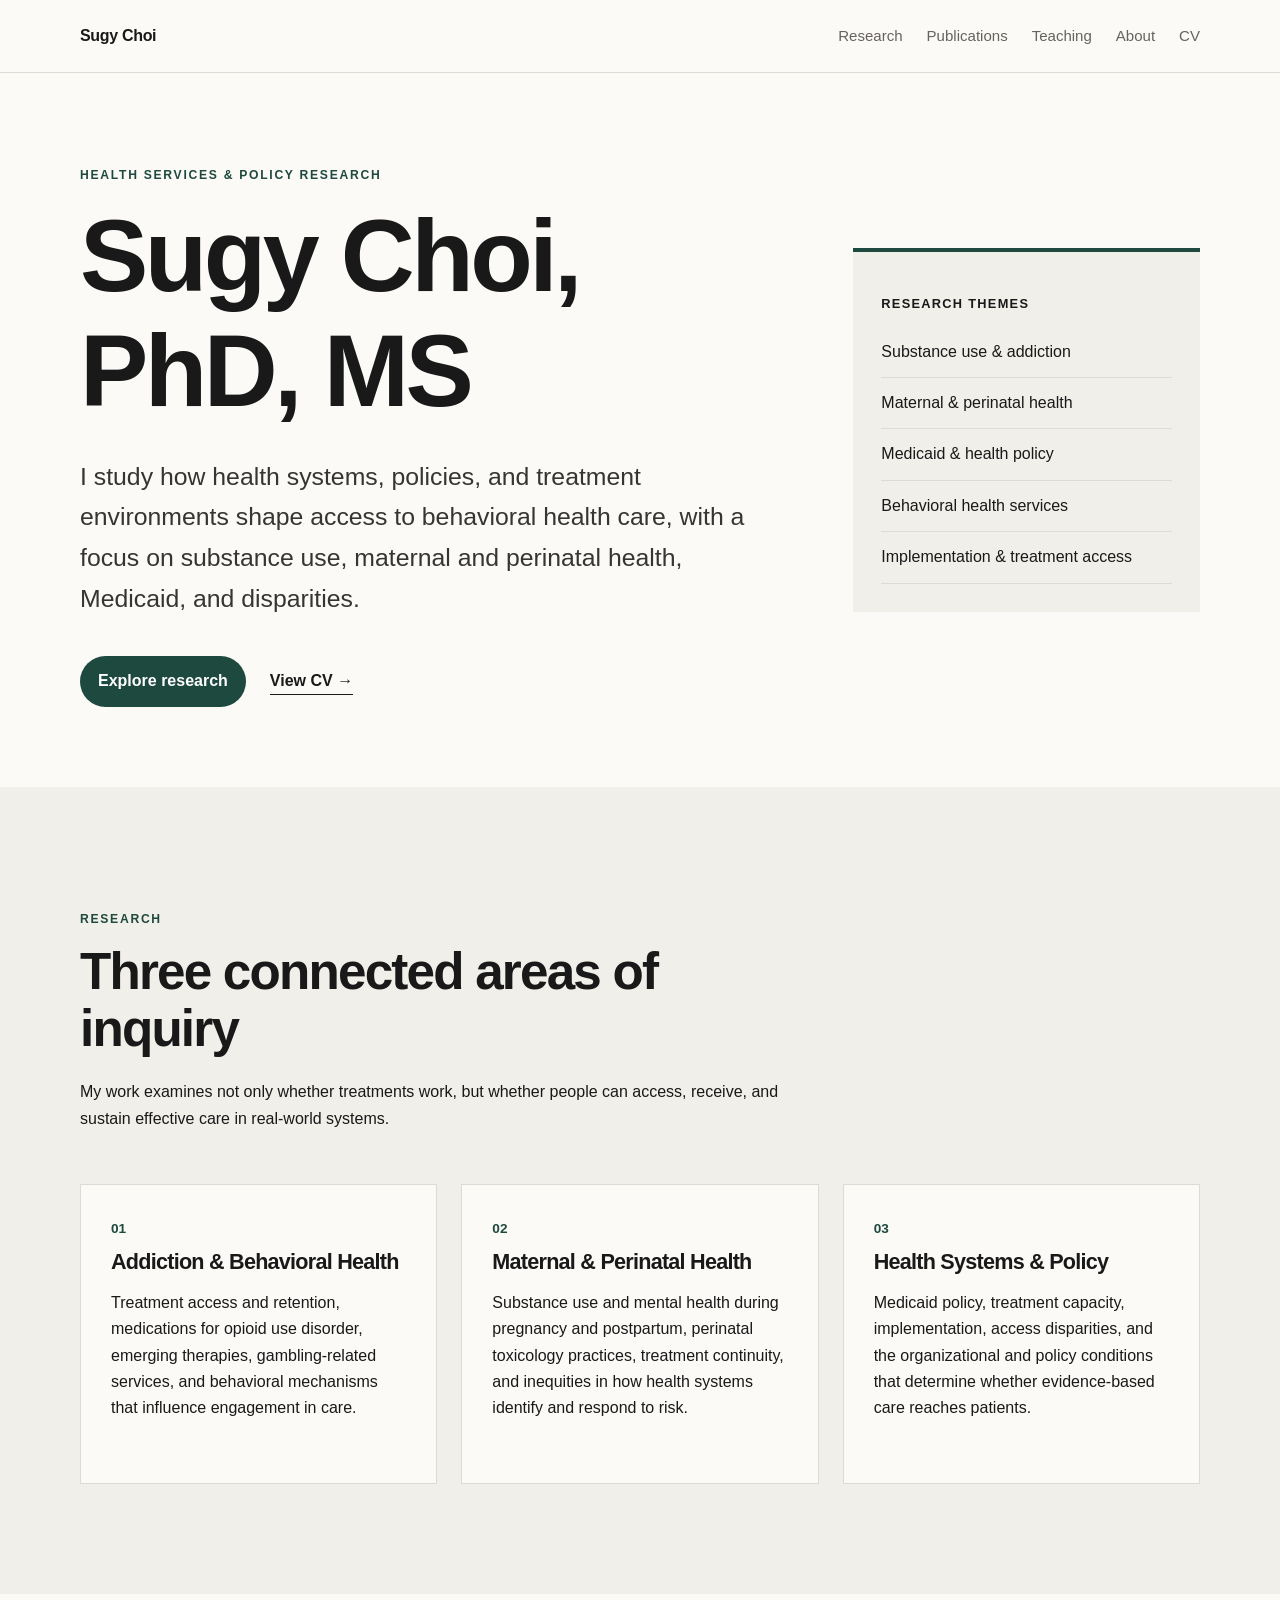
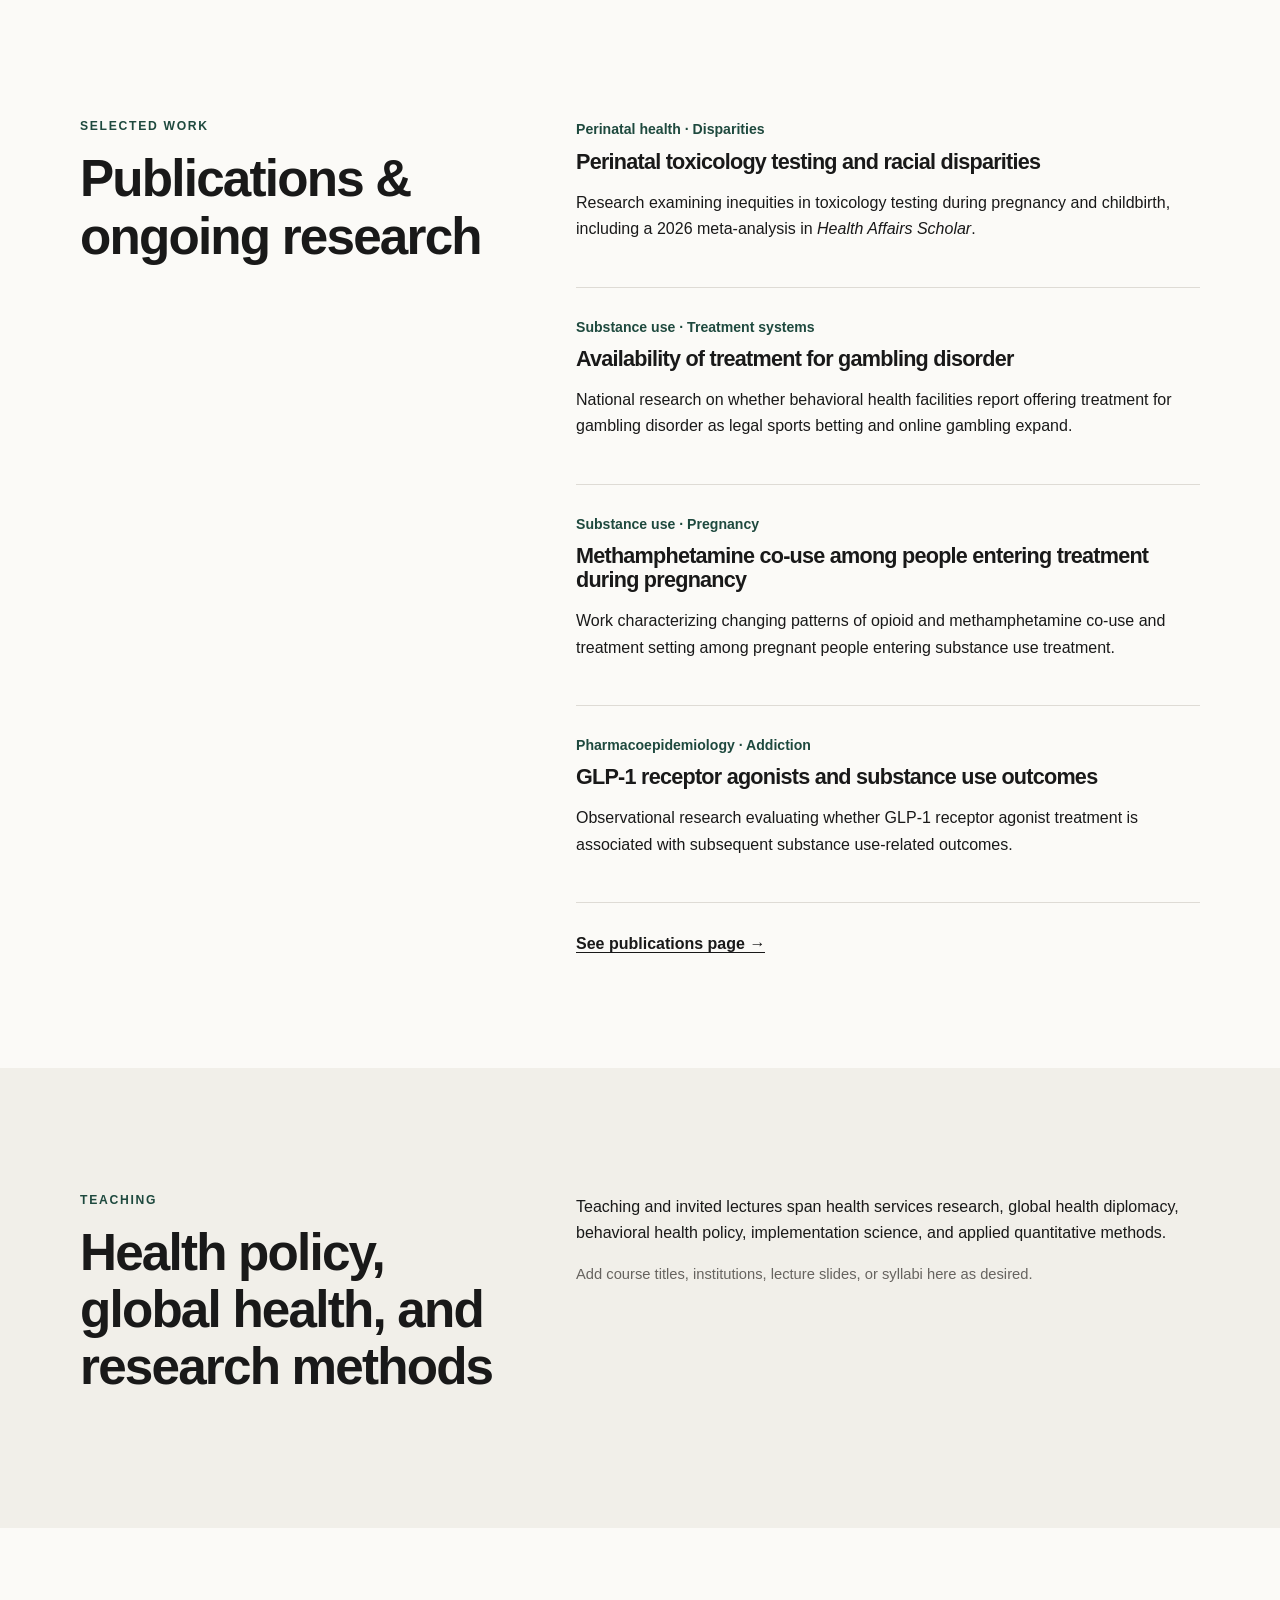
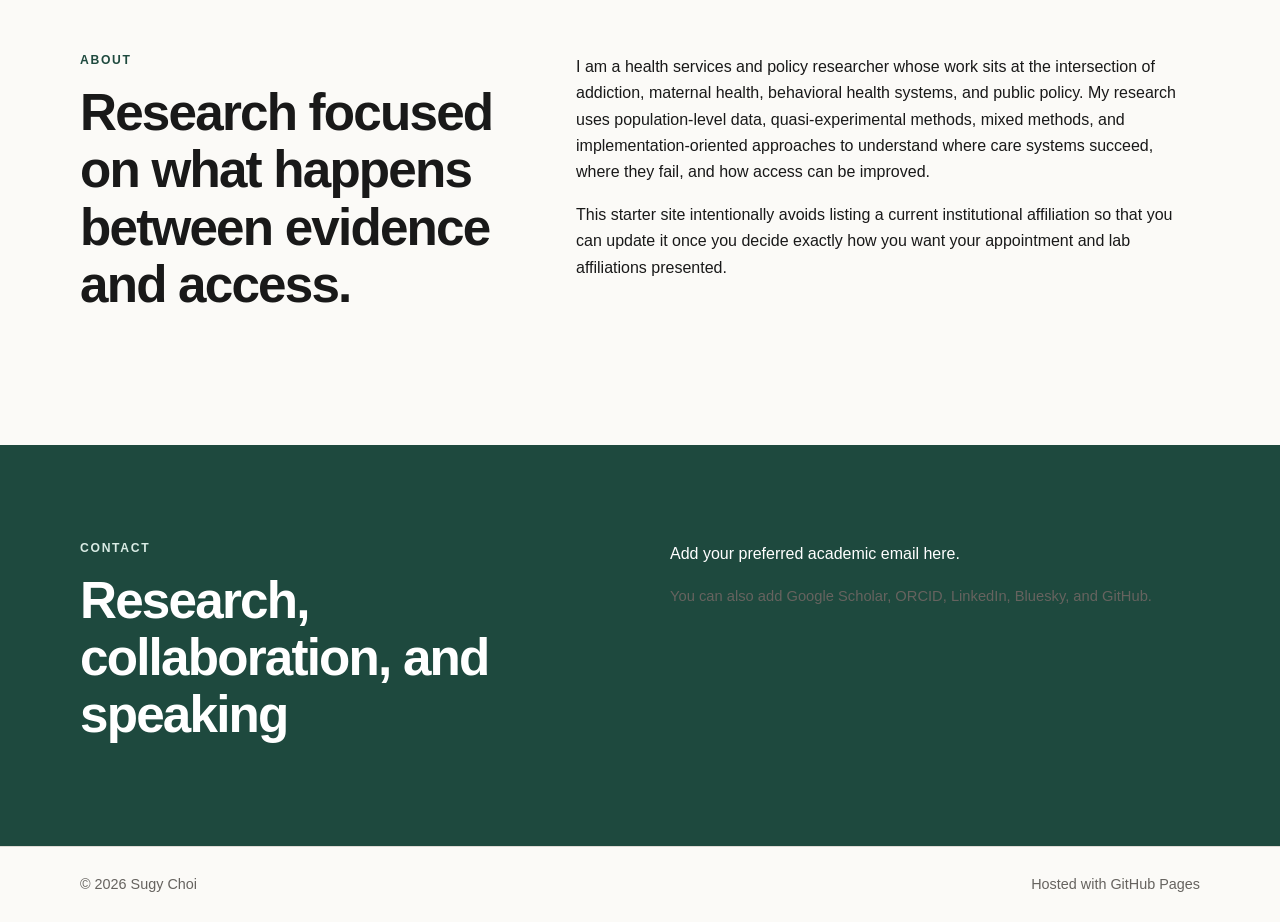
==== index.html @ ce74c1b1 "Add files via upload" ====
<!DOCTYPE html>
<html lang="en">
<head>
  <meta charset="UTF-8" />
  <meta name="viewport" content="width=device-width, initial-scale=1.0" />
  <meta name="description" content="Academic website of Sugy Choi, PhD, MS — health services and policy researcher studying behavioral health, substance use, maternal and perinatal health, Medicaid, and health care access." />
  <title>Sugy Choi, PhD, MS</title>
  <link rel="stylesheet" href="assets/style.css" />
</head>
<body>
  <header class="site-header">
    <div class="container nav-wrap">
      <a class="brand" href="#top">Sugy Choi</a>
      <nav>
        <a href="#research">Research</a>
        <a href="#publications">Publications</a>
        <a href="#teaching">Teaching</a>
        <a href="#about">About</a>
        <a href="cv.html">CV</a>
      </nav>
    </div>
  </header>

  <main id="top">
    <section class="hero container">
      <div class="hero-copy">
        <p class="eyebrow">Health Services & Policy Research</p>
        <h1>Sugy Choi, PhD, MS</h1>
        <p class="lede">
          I study how health systems, policies, and treatment environments shape access to
          behavioral health care, with a focus on substance use, maternal and perinatal health,
          Medicaid, and disparities.
        </p>
        <div class="hero-links">
          <a class="button" href="#research">Explore research</a>
          <a class="text-link" href="cv.html">View CV →</a>
        </div>
      </div>
      <aside class="hero-card">
        <p class="label">Research themes</p>
        <ul>
          <li>Substance use & addiction</li>
          <li>Maternal & perinatal health</li>
          <li>Medicaid & health policy</li>
          <li>Behavioral health services</li>
          <li>Implementation & treatment access</li>
        </ul>
      </aside>
    </section>

    <section id="research" class="section section-alt">
      <div class="container">
        <div class="section-heading">
          <p class="eyebrow">Research</p>
          <h2>Three connected areas of inquiry</h2>
          <p>
            My work examines not only whether treatments work, but whether people can access,
            receive, and sustain effective care in real-world systems.
          </p>
        </div>

        <div class="cards">
          <article class="card">
            <span class="number">01</span>
            <h3>Addiction & Behavioral Health</h3>
            <p>
              Treatment access and retention, medications for opioid use disorder, emerging
              therapies, gambling-related services, and behavioral mechanisms that influence
              engagement in care.
            </p>
          </article>

          <article class="card">
            <span class="number">02</span>
            <h3>Maternal & Perinatal Health</h3>
            <p>
              Substance use and mental health during pregnancy and postpartum, perinatal
              toxicology practices, treatment continuity, and inequities in how health systems
              identify and respond to risk.
            </p>
          </article>

          <article class="card">
            <span class="number">03</span>
            <h3>Health Systems & Policy</h3>
            <p>
              Medicaid policy, treatment capacity, implementation, access disparities, and the
              organizational and policy conditions that determine whether evidence-based care
              reaches patients.
            </p>
          </article>
        </div>
      </div>
    </section>

    <section id="publications" class="section">
      <div class="container two-col">
        <div>
          <p class="eyebrow">Selected work</p>
          <h2>Publications & ongoing research</h2>
        </div>

        <div class="publication-list">
          <article>
            <p class="pub-meta">Perinatal health · Disparities</p>
            <h3>Perinatal toxicology testing and racial disparities</h3>
            <p>
              Research examining inequities in toxicology testing during pregnancy and childbirth,
              including a 2026 meta-analysis in <em>Health Affairs Scholar</em>.
            </p>
          </article>

          <article>
            <p class="pub-meta">Substance use · Treatment systems</p>
            <h3>Availability of treatment for gambling disorder</h3>
            <p>
              National research on whether behavioral health facilities report offering treatment
              for gambling disorder as legal sports betting and online gambling expand.
            </p>
          </article>

          <article>
            <p class="pub-meta">Substance use · Pregnancy</p>
            <h3>Methamphetamine co-use among people entering treatment during pregnancy</h3>
            <p>
              Work characterizing changing patterns of opioid and methamphetamine co-use and
              treatment setting among pregnant people entering substance use treatment.
            </p>
          </article>

          <article>
            <p class="pub-meta">Pharmacoepidemiology · Addiction</p>
            <h3>GLP-1 receptor agonists and substance use outcomes</h3>
            <p>
              Observational research evaluating whether GLP-1 receptor agonist treatment is
              associated with subsequent substance use-related outcomes.
            </p>
          </article>

          <a class="text-link" href="publications.html">See publications page →</a>
        </div>
      </div>
    </section>

    <section id="teaching" class="section section-alt">
      <div class="container two-col">
        <div>
          <p class="eyebrow">Teaching</p>
          <h2>Health policy, global health, and research methods</h2>
        </div>
        <div>
          <p>
            Teaching and invited lectures span health services research, global health diplomacy,
            behavioral health policy, implementation science, and applied quantitative methods.
          </p>
          <p class="small-note">
            Add course titles, institutions, lecture slides, or syllabi here as desired.
          </p>
        </div>
      </div>
    </section>

    <section id="about" class="section">
      <div class="container two-col">
        <div>
          <p class="eyebrow">About</p>
          <h2>Research focused on what happens between evidence and access.</h2>
        </div>
        <div>
          <p>
            I am a health services and policy researcher whose work sits at the intersection of
            addiction, maternal health, behavioral health systems, and public policy. My research
            uses population-level data, quasi-experimental methods, mixed methods, and
            implementation-oriented approaches to understand where care systems succeed, where
            they fail, and how access can be improved.
          </p>
          <p>
            This starter site intentionally avoids listing a current institutional affiliation so
            that you can update it once you decide exactly how you want your appointment and lab
            affiliations presented.
          </p>
        </div>
      </div>
    </section>

    <section class="contact-strip">
      <div class="container contact-inner">
        <div>
          <p class="eyebrow">Contact</p>
          <h2>Research, collaboration, and speaking</h2>
        </div>
        <div>
          <p>Add your preferred academic email here.</p>
          <p class="small-note">You can also add Google Scholar, ORCID, LinkedIn, Bluesky, and GitHub.</p>
        </div>
      </div>
    </section>
  </main>

  <footer>
    <div class="container footer-inner">
      <span>© <span id="year"></span> Sugy Choi</span>
      <span>Hosted with GitHub Pages</span>
    </div>
  </footer>

  <script>
    document.getElementById("year").textContent = new Date().getFullYear();
  </script>
</body>
</html>
---- assets/style.css ----
:root {
  --bg: #fbfaf7;
  --text: #191919;
  --muted: #66635f;
  --line: #dedbd5;
  --panel: #f1efe9;
  --accent: #1e493e;
  --max: 1120px;
}

* { box-sizing: border-box; }

html { scroll-behavior: smooth; }

body {
  margin: 0;
  font-family: Inter, ui-sans-serif, -apple-system, BlinkMacSystemFont, "Segoe UI", sans-serif;
  color: var(--text);
  background: var(--bg);
  line-height: 1.65;
}

a { color: inherit; }

.container {
  width: min(calc(100% - 40px), var(--max));
  margin: 0 auto;
}

.site-header {
  position: sticky;
  top: 0;
  z-index: 20;
  background: rgba(251, 250, 247, 0.94);
  backdrop-filter: blur(12px);
  border-bottom: 1px solid var(--line);
}

.nav-wrap {
  min-height: 72px;
  display: flex;
  align-items: center;
  justify-content: space-between;
  gap: 30px;
}

.brand {
  font-weight: 750;
  text-decoration: none;
  letter-spacing: -0.02em;
}

nav {
  display: flex;
  gap: 24px;
  flex-wrap: wrap;
}

nav a {
  text-decoration: none;
  font-size: 0.94rem;
  color: var(--muted);
}

nav a:hover { color: var(--text); }

.hero {
  min-height: 72vh;
  display: grid;
  grid-template-columns: 1.5fr 0.75fr;
  gap: 80px;
  align-items: center;
  padding-top: 80px;
  padding-bottom: 80px;
}

.eyebrow {
  text-transform: uppercase;
  font-size: 0.76rem;
  letter-spacing: 0.14em;
  font-weight: 750;
  color: var(--accent);
  margin-bottom: 14px;
}

h1, h2, h3 {
  line-height: 1.12;
  letter-spacing: -0.035em;
}

h1 {
  font-size: clamp(3.2rem, 8vw, 6.8rem);
  margin: 0 0 28px;
  max-width: 900px;
}

h2 {
  font-size: clamp(2rem, 4vw, 3.5rem);
  margin: 0 0 22px;
}

h3 {
  font-size: 1.35rem;
  margin: 8px 0 14px;
}

.lede {
  font-size: clamp(1.15rem, 2vw, 1.55rem);
  color: #373532;
  max-width: 800px;
}

.narrow { max-width: 720px; }

.hero-links {
  margin-top: 36px;
  display: flex;
  align-items: center;
  gap: 24px;
  flex-wrap: wrap;
}

.button {
  display: inline-block;
  text-decoration: none;
  background: var(--accent);
  color: white;
  padding: 12px 18px;
  border-radius: 999px;
  font-weight: 700;
}

.text-link {
  font-weight: 700;
  text-decoration: none;
  border-bottom: 1px solid currentColor;
}

.hero-card {
  border-top: 4px solid var(--accent);
  background: var(--panel);
  padding: 28px;
}

.hero-card ul {
  list-style: none;
  padding: 0;
  margin: 10px 0 0;
}

.hero-card li {
  padding: 12px 0;
  border-bottom: 1px solid var(--line);
}

.label {
  font-size: 0.8rem;
  text-transform: uppercase;
  letter-spacing: 0.1em;
  font-weight: 750;
}

.section {
  padding: 110px 0;
}

.section-alt {
  background: var(--panel);
}

.section-heading {
  max-width: 720px;
  margin-bottom: 52px;
}

.cards {
  display: grid;
  grid-template-columns: repeat(3, 1fr);
  gap: 24px;
}

.card {
  background: var(--bg);
  border: 1px solid var(--line);
  padding: 30px;
  min-height: 300px;
}

.number {
  color: var(--accent);
  font-weight: 800;
  font-size: 0.85rem;
}

.two-col {
  display: grid;
  grid-template-columns: 0.8fr 1.2fr;
  gap: 80px;
}

.publication-list article {
  padding: 0 0 28px;
  margin-bottom: 28px;
  border-bottom: 1px solid var(--line);
}

.publication-list.full {
  margin-top: 60px;
}

.pub-meta {
  color: var(--accent);
  font-weight: 700;
  font-size: 0.88rem;
  margin-bottom: 5px;
}

.small-note {
  color: var(--muted);
  font-size: 0.92rem;
}

.contact-strip {
  background: var(--accent);
  color: white;
  padding: 80px 0;
}

.contact-strip .eyebrow { color: #d9ebe4; }

.contact-inner {
  display: grid;
  grid-template-columns: 1fr 1fr;
  gap: 60px;
}

footer {
  padding: 26px 0;
  border-top: 1px solid var(--line);
}

.footer-inner {
  display: flex;
  justify-content: space-between;
  gap: 20px;
  color: var(--muted);
  font-size: 0.9rem;
}

.page {
  padding-top: 100px;
  padding-bottom: 100px;
  min-height: 70vh;
}

.page h1 {
  font-size: clamp(3rem, 8vw, 6rem);
}

.note-box {
  margin-top: 36px;
  padding: 22px;
  border: 1px solid var(--line);
  background: var(--panel);
}

code {
  font-family: ui-monospace, SFMono-Regular, Menlo, monospace;
  font-size: 0.95em;
}

@media (max-width: 820px) {
  .nav-wrap { align-items: flex-start; padding: 18px 0; }
  nav { gap: 12px 18px; justify-content: flex-end; }
  .hero, .two-col, .contact-inner { grid-template-columns: 1fr; gap: 40px; }
  .hero { padding-top: 60px; }
  .cards { grid-template-columns: 1fr; }
  .section { padding: 80px 0; }
}

@media (max-width: 560px) {
  .nav-wrap { display: block; }
  nav { margin-top: 12px; }
  h1 { font-size: 3.4rem; }
  .footer-inner { display: block; }
}
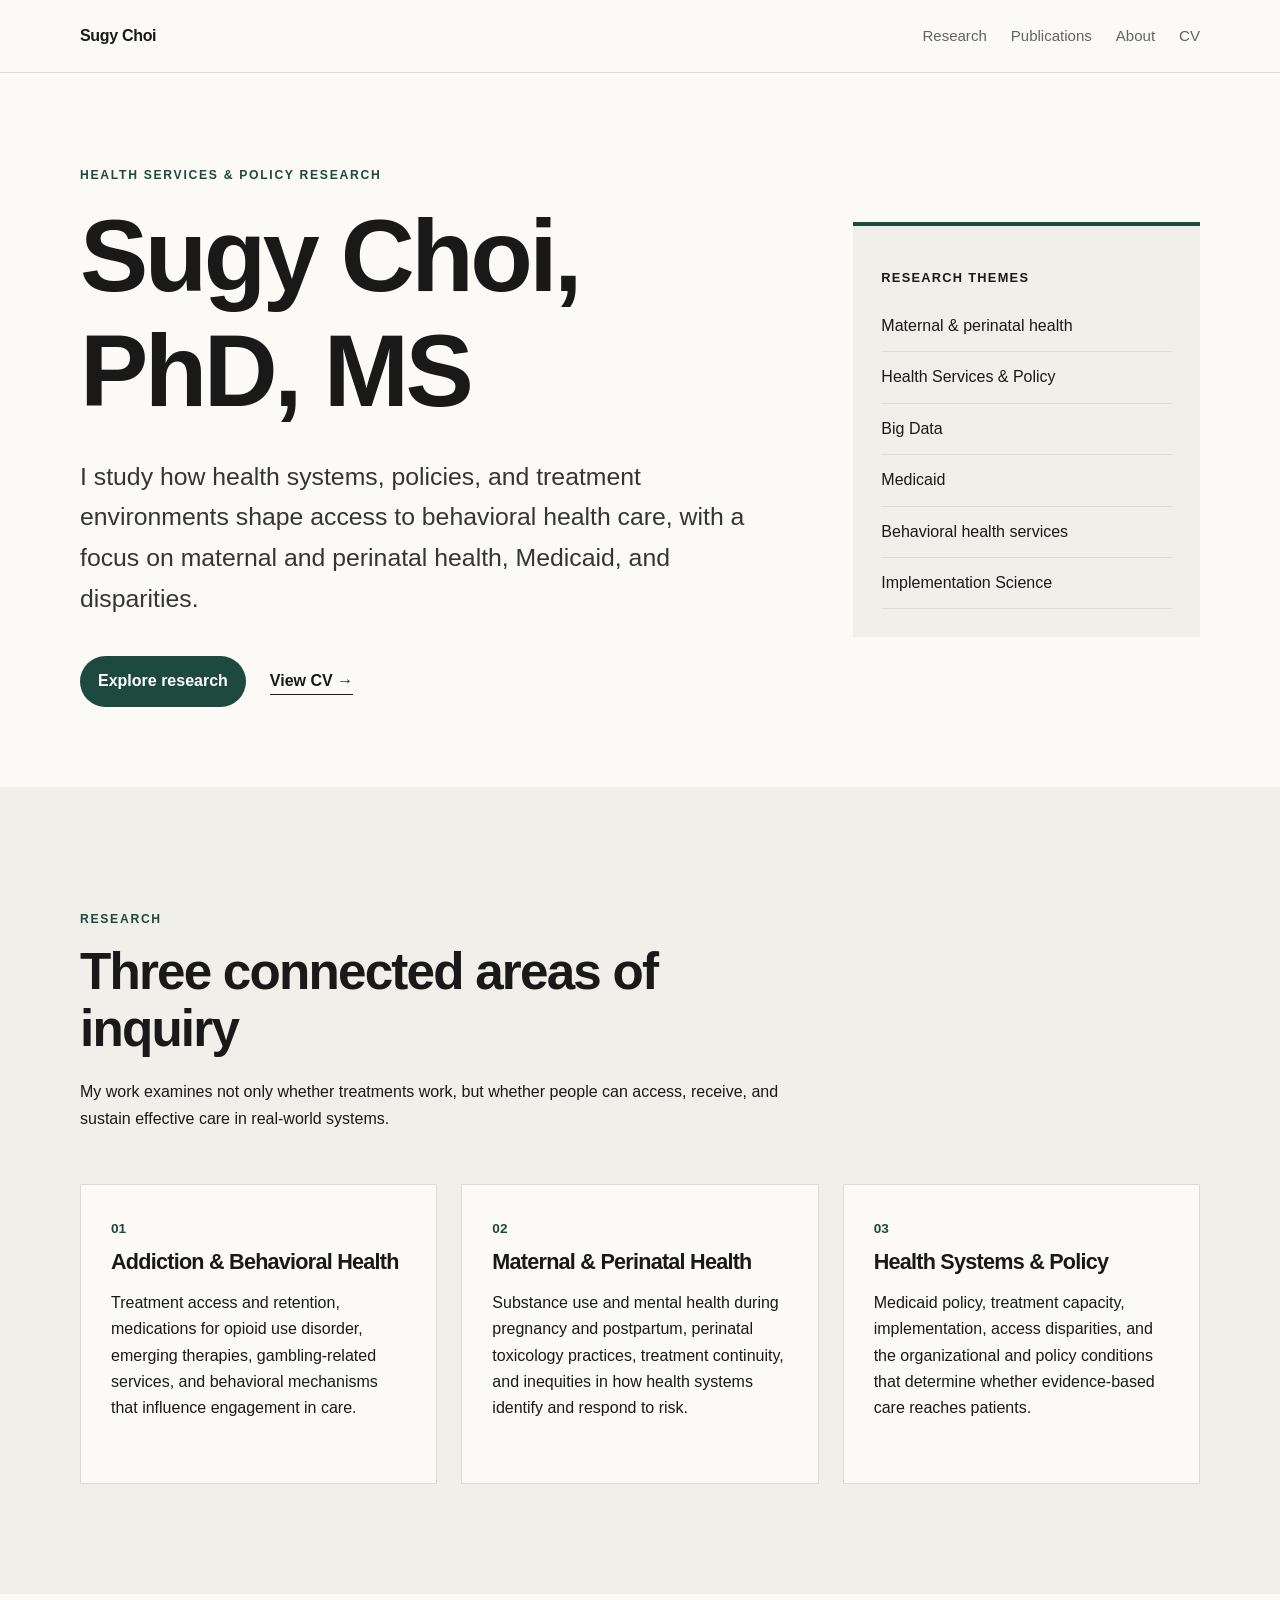
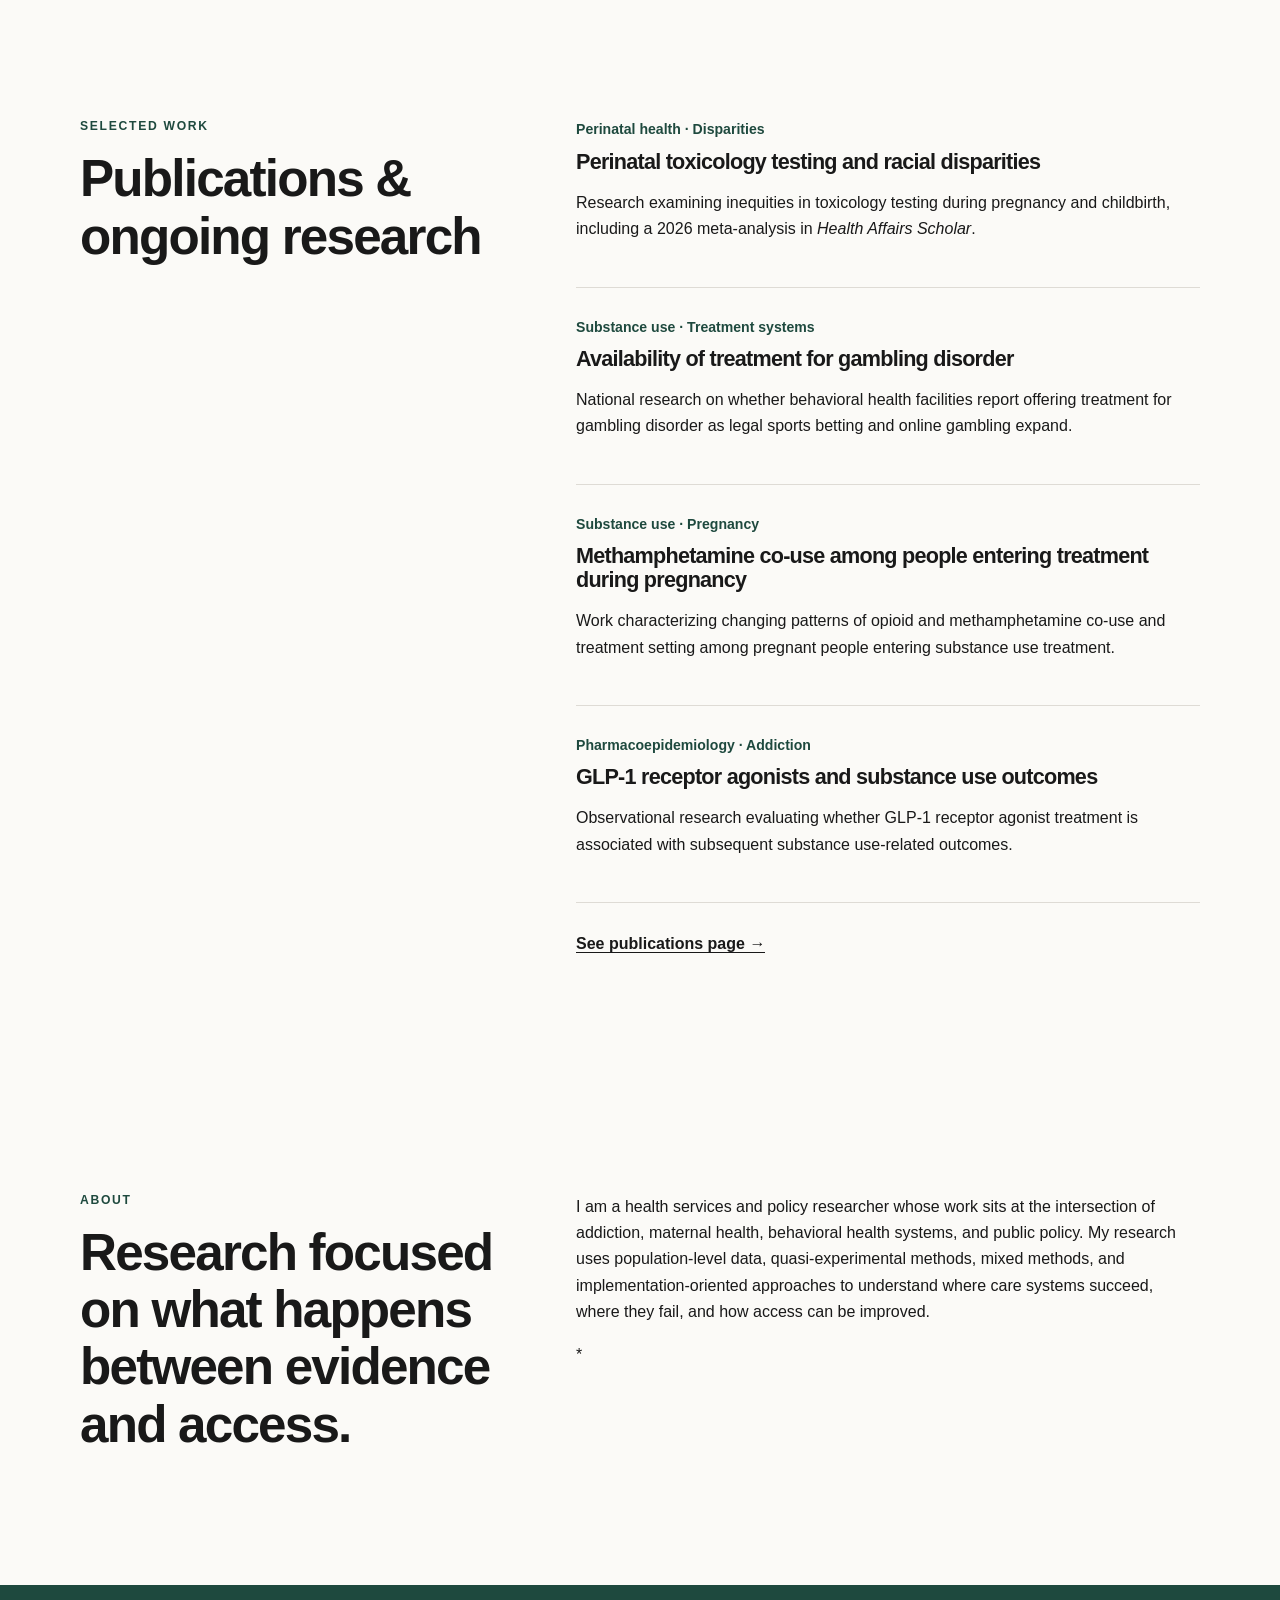
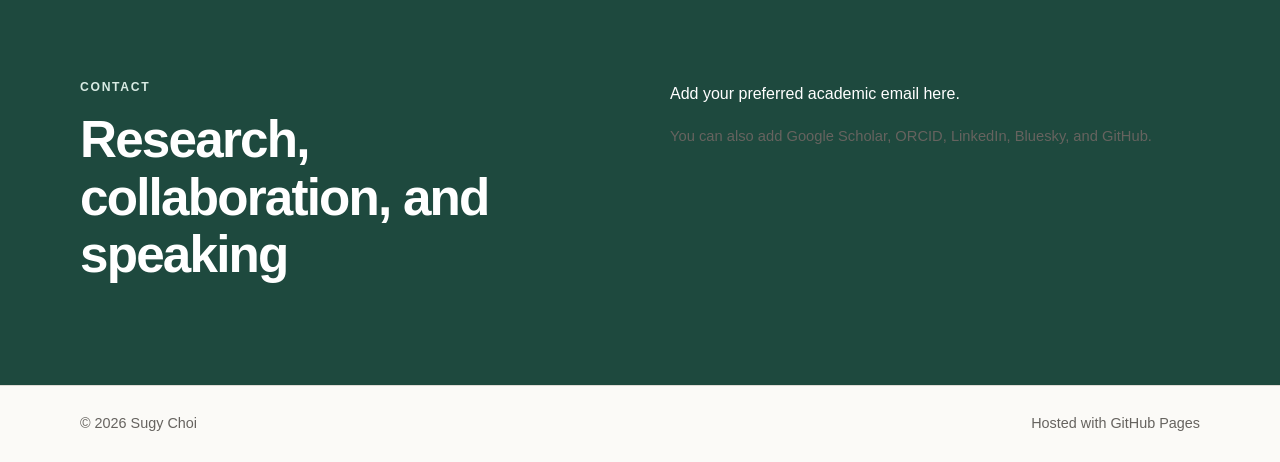
==== commit 5d4106c3: "Update index.html" ====
--- a/index.html
+++ b/index.html
@@ -14,7 +14,6 @@
       <nav>
         <a href="#research">Research</a>
         <a href="#publications">Publications</a>
-        <a href="#teaching">Teaching</a>
         <a href="#about">About</a>
         <a href="cv.html">CV</a>
       </nav>
@@ -28,7 +27,7 @@
         <h1>Sugy Choi, PhD, MS</h1>
         <p class="lede">
           I study how health systems, policies, and treatment environments shape access to
-          behavioral health care, with a focus on substance use, maternal and perinatal health,
+          behavioral health care, with a focus on maternal and perinatal health,
           Medicaid, and disparities.
         </p>
         <div class="hero-links">
@@ -39,11 +38,12 @@
       <aside class="hero-card">
         <p class="label">Research themes</p>
         <ul>
-          <li>Substance use & addiction</li>
           <li>Maternal & perinatal health</li>
-          <li>Medicaid & health policy</li>
+          <li>Health Services & Policy</li>
+          <li>Big Data</li>
+          <li>Medicaid</li>
           <li>Behavioral health services</li>
-          <li>Implementation & treatment access</li>
+          <li>Implementation Science</li>
         </ul>
       </aside>
     </section>
@@ -142,25 +142,7 @@
       </div>
     </section>
 
-    <section id="teaching" class="section section-alt">
-      <div class="container two-col">
-        <div>
-          <p class="eyebrow">Teaching</p>
-          <h2>Health policy, global health, and research methods</h2>
-        </div>
-        <div>
-          <p>
-            Teaching and invited lectures span health services research, global health diplomacy,
-            behavioral health policy, implementation science, and applied quantitative methods.
-          </p>
-          <p class="small-note">
-            Add course titles, institutions, lecture slides, or syllabi here as desired.
-          </p>
-        </div>
-      </div>
-    </section>
-
-    <section id="about" class="section">
+      <section id="about" class="section">
       <div class="container two-col">
         <div>
           <p class="eyebrow">About</p>
@@ -175,9 +157,7 @@
             they fail, and how access can be improved.
           </p>
           <p>
-            This starter site intentionally avoids listing a current institutional affiliation so
-            that you can update it once you decide exactly how you want your appointment and lab
-            affiliations presented.
+            *
           </p>
         </div>
       </div>
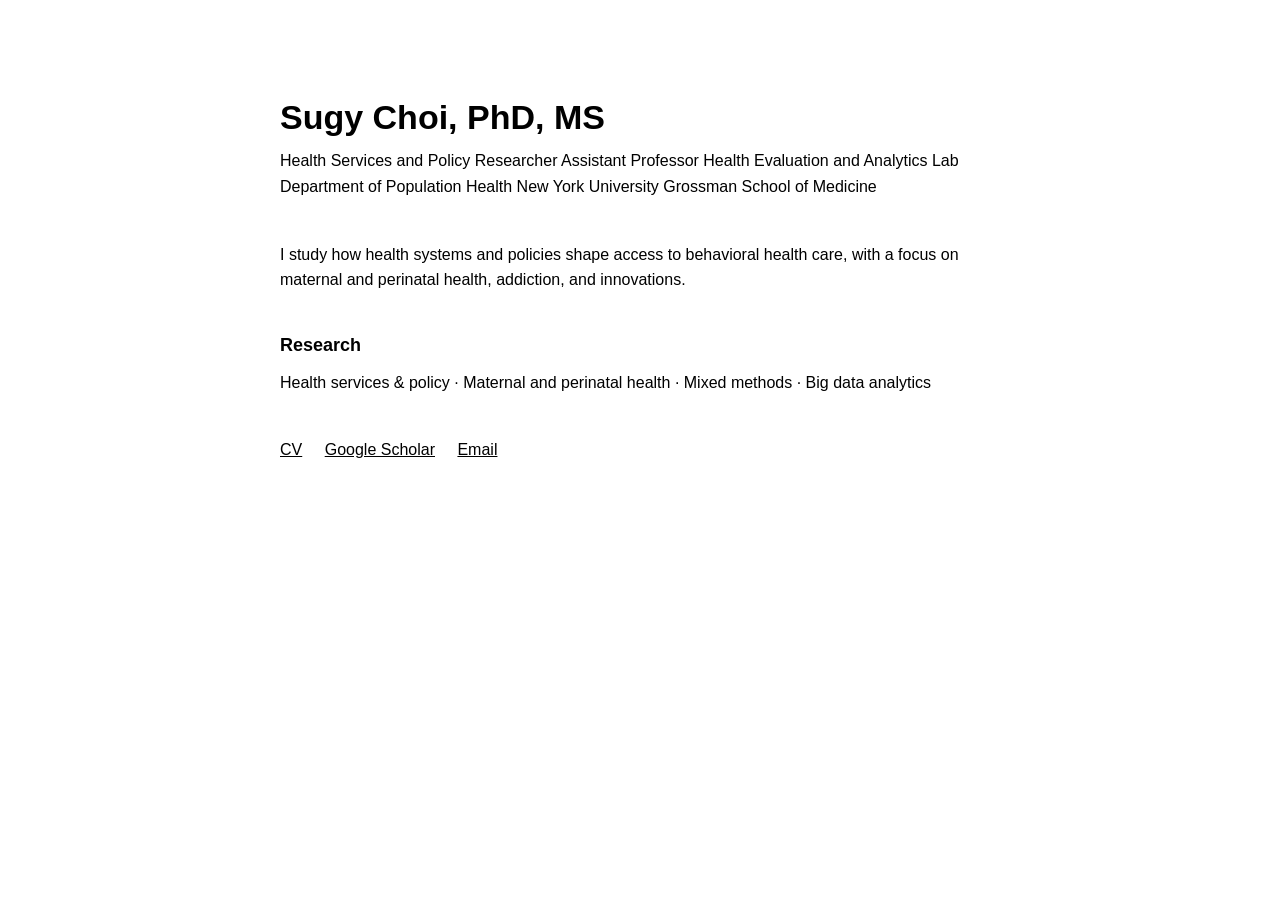
==== commit 6a9c3e9d: "Update index.html" ====
--- a/index.html
+++ b/index.html
@@ -1,191 +1,76 @@
-<!DOCTYPE html>
+<!doctype html>
 <html lang="en">
 <head>
-  <meta charset="UTF-8" />
-  <meta name="viewport" content="width=device-width, initial-scale=1.0" />
-  <meta name="description" content="Academic website of Sugy Choi, PhD, MS — health services and policy researcher studying behavioral health, substance use, maternal and perinatal health, Medicaid, and health care access." />
-  <title>Sugy Choi, PhD, MS</title>
-  <link rel="stylesheet" href="assets/style.css" />
+<meta charset="utf-8">
+<meta name="viewport" content="width=device-width,initial-scale=1">
+<title>Sugy Choi</title>
+<style>
+body{
+  margin:0;
+  background:#fff;
+  color:#000;
+  font-family:Arial,Helvetica,sans-serif;
+  font-size:16px;
+  line-height:1.6;
+}
+main{
+  max-width:720px;
+  margin:0 auto;
+  padding:90px 28px;
+}
+h1{
+  font-size:34px;
+  margin:0 0 4px;
+  font-weight:600;
+}
+.subtitle{
+  margin:0 0 42px;
+}
+h2{
+  font-size:18px;
+  margin:38px 0 10px;
+}
+p{
+  margin:0 0 16px;
+}
+a{
+  color:#000;
+  text-decoration:underline;
+}
+.links{
+  margin-top:42px;
+}
+.links a{
+  margin-right:18px;
+}
+</style>
 </head>
 <body>
-  <header class="site-header">
-    <div class="container nav-wrap">
-      <a class="brand" href="#top">Sugy Choi</a>
-      <nav>
-        <a href="#research">Research</a>
-        <a href="#publications">Publications</a>
-        <a href="#about">About</a>
-        <a href="cv.html">CV</a>
-      </nav>
-    </div>
-  </header>
+<main>
+  <h1>Sugy Choi, PhD, MS</h1>
+  <p class="subtitle">Health Services and Policy Researcher
+  Assistant Professor
+  Health Evaluation and Analytics Lab
+  Department of Population Health
+  New York University Grossman School of Medicine
+   </p>
 
-  <main id="top">
-    <section class="hero container">
-      <div class="hero-copy">
-        <p class="eyebrow">Health Services & Policy Research</p>
-        <h1>Sugy Choi, PhD, MS</h1>
-        <p class="lede">
-          I study how health systems, policies, and treatment environments shape access to
-          behavioral health care, with a focus on maternal and perinatal health,
-          Medicaid, and disparities.
-        </p>
-        <div class="hero-links">
-          <a class="button" href="#research">Explore research</a>
-          <a class="text-link" href="cv.html">View CV →</a>
-        </div>
-      </div>
-      <aside class="hero-card">
-        <p class="label">Research themes</p>
-        <ul>
-          <li>Maternal & perinatal health</li>
-          <li>Health Services & Policy</li>
-          <li>Big Data</li>
-          <li>Medicaid</li>
-          <li>Behavioral health services</li>
-          <li>Implementation Science</li>
-        </ul>
-      </aside>
-    </section>
+  <p>
+    I study how health systems and policies shape access to behavioral health care,
+    with a focus on maternal and perinatal health, addiction, and innovations.
+  </p>
 
-    <section id="research" class="section section-alt">
-      <div class="container">
-        <div class="section-heading">
-          <p class="eyebrow">Research</p>
-          <h2>Three connected areas of inquiry</h2>
-          <p>
-            My work examines not only whether treatments work, but whether people can access,
-            receive, and sustain effective care in real-world systems.
-          </p>
-        </div>
+  <h2>Research</h2>
+  <p>
+    Health services & policy · Maternal and perinatal health ·
+    Mixed methods · Big data analytics
+  </p>
 
-        <div class="cards">
-          <article class="card">
-            <span class="number">01</span>
-            <h3>Addiction & Behavioral Health</h3>
-            <p>
-              Treatment access and retention, medications for opioid use disorder, emerging
-              therapies, gambling-related services, and behavioral mechanisms that influence
-              engagement in care.
-            </p>
-          </article>
-
-          <article class="card">
-            <span class="number">02</span>
-            <h3>Maternal & Perinatal Health</h3>
-            <p>
-              Substance use and mental health during pregnancy and postpartum, perinatal
-              toxicology practices, treatment continuity, and inequities in how health systems
-              identify and respond to risk.
-            </p>
-          </article>
-
-          <article class="card">
-            <span class="number">03</span>
-            <h3>Health Systems & Policy</h3>
-            <p>
-              Medicaid policy, treatment capacity, implementation, access disparities, and the
-              organizational and policy conditions that determine whether evidence-based care
-              reaches patients.
-            </p>
-          </article>
-        </div>
-      </div>
-    </section>
-
-    <section id="publications" class="section">
-      <div class="container two-col">
-        <div>
-          <p class="eyebrow">Selected work</p>
-          <h2>Publications & ongoing research</h2>
-        </div>
-
-        <div class="publication-list">
-          <article>
-            <p class="pub-meta">Perinatal health · Disparities</p>
-            <h3>Perinatal toxicology testing and racial disparities</h3>
-            <p>
-              Research examining inequities in toxicology testing during pregnancy and childbirth,
-              including a 2026 meta-analysis in <em>Health Affairs Scholar</em>.
-            </p>
-          </article>
-
-          <article>
-            <p class="pub-meta">Substance use · Treatment systems</p>
-            <h3>Availability of treatment for gambling disorder</h3>
-            <p>
-              National research on whether behavioral health facilities report offering treatment
-              for gambling disorder as legal sports betting and online gambling expand.
-            </p>
-          </article>
-
-          <article>
-            <p class="pub-meta">Substance use · Pregnancy</p>
-            <h3>Methamphetamine co-use among people entering treatment during pregnancy</h3>
-            <p>
-              Work characterizing changing patterns of opioid and methamphetamine co-use and
-              treatment setting among pregnant people entering substance use treatment.
-            </p>
-          </article>
-
-          <article>
-            <p class="pub-meta">Pharmacoepidemiology · Addiction</p>
-            <h3>GLP-1 receptor agonists and substance use outcomes</h3>
-            <p>
-              Observational research evaluating whether GLP-1 receptor agonist treatment is
-              associated with subsequent substance use-related outcomes.
-            </p>
-          </article>
-
-          <a class="text-link" href="publications.html">See publications page →</a>
-        </div>
-      </div>
-    </section>
-
-      <section id="about" class="section">
-      <div class="container two-col">
-        <div>
-          <p class="eyebrow">About</p>
-          <h2>Research focused on what happens between evidence and access.</h2>
-        </div>
-        <div>
-          <p>
-            I am a health services and policy researcher whose work sits at the intersection of
-            addiction, maternal health, behavioral health systems, and public policy. My research
-            uses population-level data, quasi-experimental methods, mixed methods, and
-            implementation-oriented approaches to understand where care systems succeed, where
-            they fail, and how access can be improved.
-          </p>
-          <p>
-            *
-          </p>
-        </div>
-      </div>
-    </section>
-
-    <section class="contact-strip">
-      <div class="container contact-inner">
-        <div>
-          <p class="eyebrow">Contact</p>
-          <h2>Research, collaboration, and speaking</h2>
-        </div>
-        <div>
-          <p>Add your preferred academic email here.</p>
-          <p class="small-note">You can also add Google Scholar, ORCID, LinkedIn, Bluesky, and GitHub.</p>
-        </div>
-      </div>
-    </section>
-  </main>
-
-  <footer>
-    <div class="container footer-inner">
-      <span>© <span id="year"></span> Sugy Choi</span>
-      <span>Hosted with GitHub Pages</span>
-    </div>
-  </footer>
-
-  <script>
-    document.getElementById("year").textContent = new Date().getFullYear();
-  </script>
+<div class="links">
+  <a href="Sugy_Choi_CV.pdf">CV</a>
+  <a href="https://scholar.google.com/citations?hl=en&user=0x3zEW8AAAAJ">Google Scholar</a>
+  <a href="mailto:sugy.choi@nyulangone.org">Email</a>
+</div>
+</main>
 </body>
 </html>
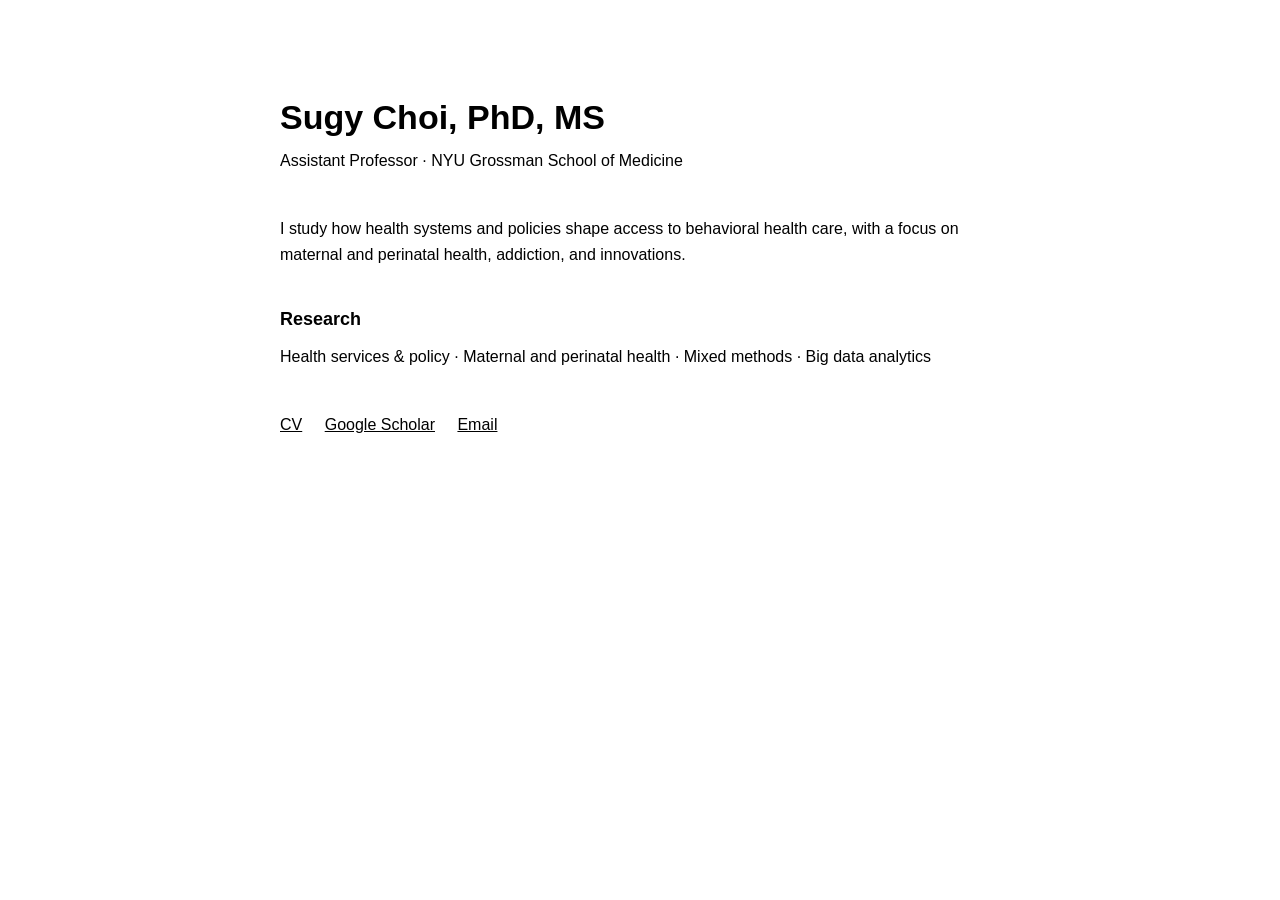
==== commit ddcf66bc: "Update index.html" ====
--- a/index.html
+++ b/index.html
@@ -48,12 +48,9 @@
 <body>
 <main>
   <h1>Sugy Choi, PhD, MS</h1>
-  <p class="subtitle">Health Services and Policy Researcher
-  Assistant Professor
-  Health Evaluation and Analytics Lab
-  Department of Population Health
-  New York University Grossman School of Medicine
-   </p>
+<p class="subtitle">
+  Assistant Professor · NYU Grossman School of Medicine
+</p>
 
   <p>
     I study how health systems and policies shape access to behavioral health care,
